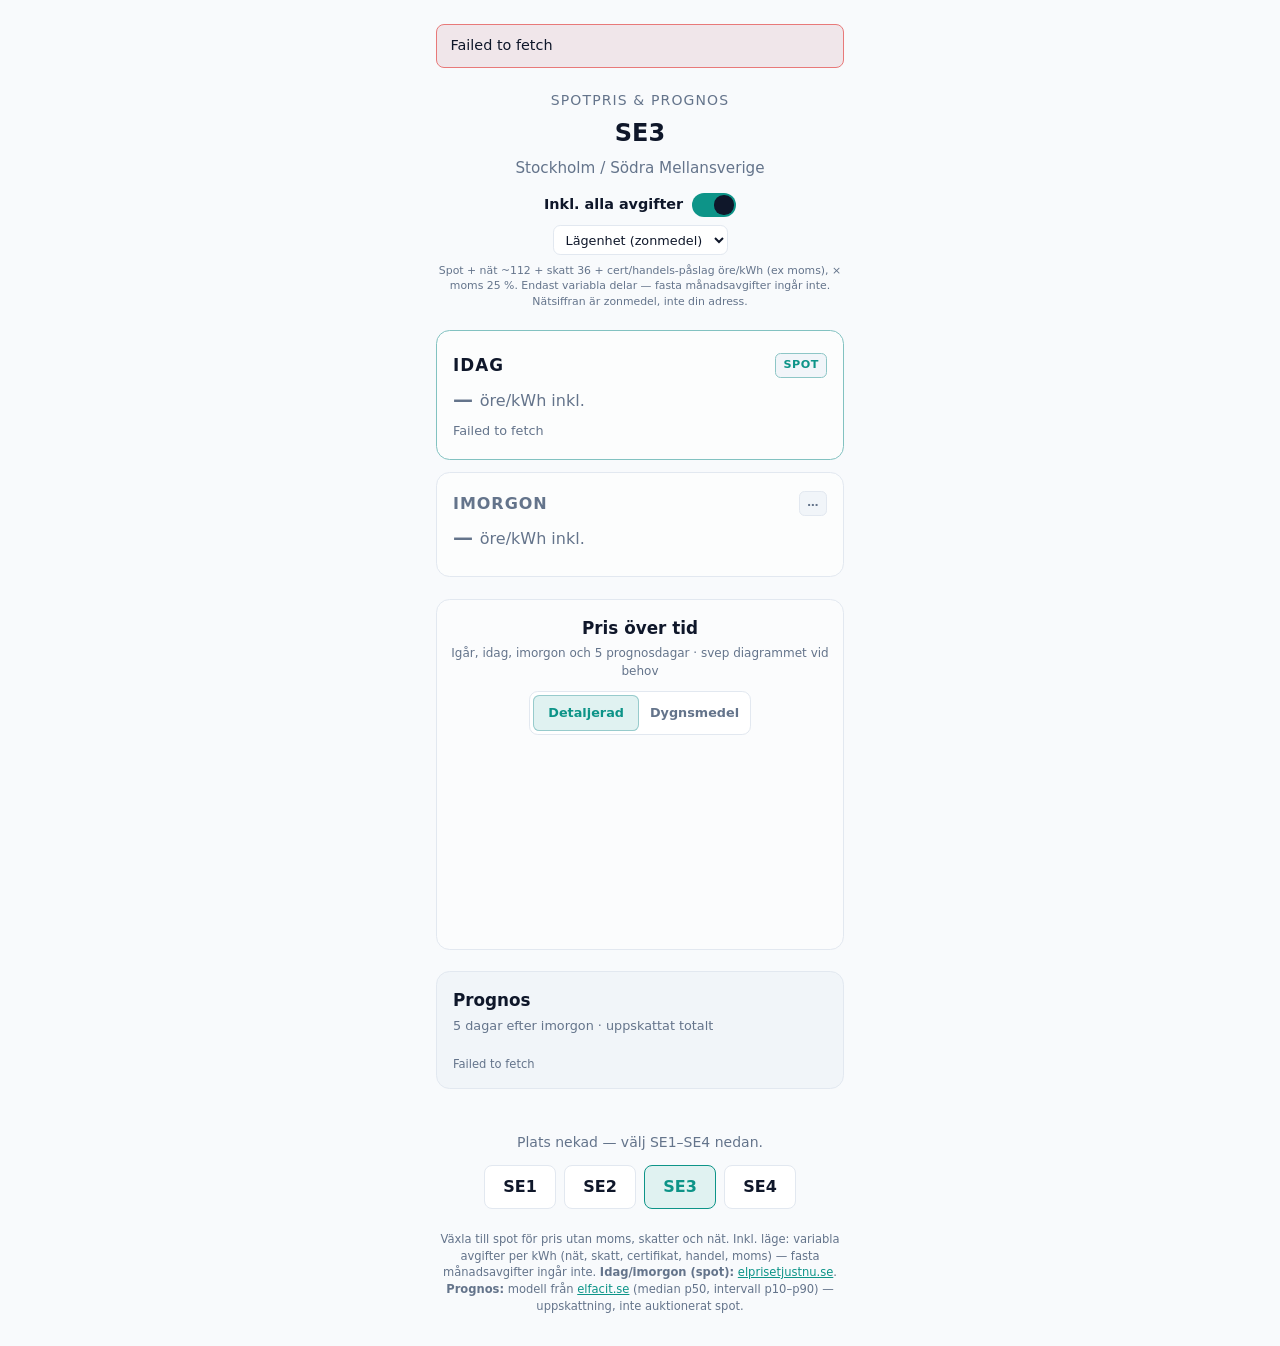
==== index.html @ 01528765 "Remove fixed monthly fees from all-in price consumerTotalOre uses variable grid, tax, cert, retail a" ====
<!DOCTYPE html>
<html lang="sv">
  <head>
    <meta charset="utf-8" />
    <meta name="viewport" content="width=device-width, initial-scale=1" />
    <meta name="description" content="Dagens elspotpris, imorgon och prognos för ditt elområde" />
    <title>Elpris — idag &amp; prognos</title>
    <link rel="stylesheet" href="styles.css" />
  </head>
  <body>
    <main class="page" id="main">
      <div
        id="app-status"
        class="app-status"
        role="status"
        aria-live="polite"
        hidden
      ></div>

      <header class="header">
        <p class="eyebrow">Spotpris &amp; prognos</p>
        <h1 class="zone-label" id="zone-label">—</h1>
        <p class="zone-sub" id="zone-sub" aria-live="polite"></p>
        <div class="fee-controls">
          <label class="fee-switch" for="include-fees">
            <span class="fee-switch__label">Inkl. alla avgifter</span>
            <input
              type="checkbox"
              id="include-fees"
              class="fee-switch__input"
              checked
              role="switch"
              aria-checked="true"
            />
            <span class="fee-switch__track" aria-hidden="true"></span>
          </label>
          <label class="fee-profile" for="net-profile">
            <span class="visually-hidden">Nätprofil</span>
            <select id="net-profile" class="fee-profile__select" aria-label="Nätprofil för beräkning"></select>
          </label>
        </div>
        <p class="fee-hint" id="fee-hint" hidden></p>
      </header>

      <section class="prices" aria-labelledby="prices-heading">
        <h2 id="prices-heading" class="visually-hidden">Idag och imorgon</h2>

        <article class="price-block price-block--today" aria-labelledby="today-label">
          <div class="price-block__head">
            <h3 class="price-block__title" id="today-label">Idag</h3>
            <span class="badge badge--spot" id="today-badge">Spot</span>
          </div>
          <p class="price-block__value" id="today-value" aria-live="polite">
            <span class="price-number" id="today-number">—</span>
            <span class="price-unit">öre/kWh</span>
          </p>
          <p class="price-block__meta" id="today-meta"></p>
        </article>

        <article class="price-block price-block--tomorrow" aria-labelledby="tomorrow-label">
          <div class="price-block__head">
            <h3 class="price-block__title" id="tomorrow-label">Imorgon</h3>
            <span class="badge" id="tomorrow-badge">…</span>
          </div>
          <p class="price-block__value" id="tomorrow-value" aria-live="polite">
            <span class="price-number" id="tomorrow-number">—</span>
            <span class="price-unit">öre/kWh</span>
          </p>
          <p class="price-block__meta" id="tomorrow-meta"></p>
        </article>
      </section>

      <section class="price-chart-section" aria-labelledby="chart-heading">
        <div class="price-chart-section__head">
          <h2 id="chart-heading" class="price-chart-section__title">Pris över tid</h2>
          <p class="price-chart-section__sub" id="chart-sub">
            Igår, idag, imorgon och 5 prognosdagar · svep diagrammet vid behov
          </p>
          <div class="chart-mode" role="group" aria-label="Diagramupplösning">
            <button
              type="button"
              class="chart-mode__btn"
              id="chart-mode-detailed"
              data-chart-mode="detaljerad"
              aria-pressed="true"
            >
              Detaljerad
            </button>
            <button
              type="button"
              class="chart-mode__btn"
              id="chart-mode-daily"
              data-chart-mode="dygnsmedel"
              aria-pressed="false"
            >
              Dygnsmedel
            </button>
          </div>
        </div>
        <div id="price-chart" class="price-chart" aria-live="polite"></div>
      </section>

      <section class="forecast" aria-labelledby="forecast-heading">
        <div class="forecast__head">
          <h2 class="forecast__title" id="forecast-heading">Prognos</h2>
          <p class="forecast__sub" id="forecast-sub">5 dagar framåt (medel per dygn)</p>
        </div>
        <ol class="forecast-list" id="forecast-list" aria-live="polite"></ol>
        <p class="forecast-note" id="forecast-note"></p>
      </section>

      <p class="updated" id="updated-at" aria-live="polite"></p>

      <nav class="zones" aria-label="Välj elområde">
        <p class="zones-hint" id="zones-hint">Hämtar plats …</p>
        <div class="zone-buttons" role="group" aria-label="Elområde SE1–SE4">
          <button type="button" class="zone-btn" data-zone="SE1">SE1</button>
          <button type="button" class="zone-btn" data-zone="SE2">SE2</button>
          <button type="button" class="zone-btn" data-zone="SE3">SE3</button>
          <button type="button" class="zone-btn" data-zone="SE4">SE4</button>
        </div>
      </nav>

      <footer class="footer">
        <p class="disclaimer">
          Växla till spot för pris utan moms, skatter och nät.
          Inkl. läge: variabla avgifter per kWh (nät, skatt, certifikat, handel, moms) —
          fasta månadsavgifter ingår inte.
          <strong>Idag/imorgon (spot):</strong>
          <a href="https://www.elprisetjustnu.se/elpris-api" rel="noopener noreferrer"
            >elprisetjustnu.se</a
          >.
          <strong>Prognos:</strong> modell från
          <a href="https://elfacit.se/elpris-nasta-vecka" rel="noopener noreferrer">elfacit.se</a>
          (median p50, intervall p10–p90) — uppskattning, inte auktionerat spot.
        </p>
      </footer>
    </main>
    <script src="fees.js"></script>
    <script src="chart.js"></script>
    <script src="app.js" defer></script>
  </body>
</html>
---- styles.css ----
:root {
  color-scheme: light dark;
  --bg: #0f1419;
  --fg: #f4f7fb;
  --muted: #9aa8b8;
  --accent: #5eead4;
  --accent-dim: #3cb8a8;
  --border: #2a3544;
  --btn-bg: #1a2330;
  --btn-active: #243044;
  --forecast-bg: #141c26;
  --font: system-ui, -apple-system, "Segoe UI", Roboto, "Helvetica Neue", sans-serif;
  --chart-spot: var(--accent);
  --chart-forecast: #a78bfa;
  --chart-cheap: #34d399;
  --chart-mid: #facc15;
  --chart-hot: #f87171;
}

@media (prefers-color-scheme: light) {
  :root {
    --bg: #f8fafc;
    --fg: #0f172a;
    --muted: #64748b;
    --accent: #0d9488;
    --accent-dim: #0f766e;
    --border: #e2e8f0;
    --btn-bg: #ffffff;
    --btn-active: #e0f2f1;
    --forecast-bg: #f1f5f9;
    --chart-forecast: #7c3aed;
    --chart-cheap: #10b981;
    --chart-mid: #eab308;
    --chart-hot: #ef4444;
  }
}

*,
*::before,
*::after {
  box-sizing: border-box;
}

html {
  font-size: 100%;
}

body {
  margin: 0;
  min-height: 100dvh;
  font-family: var(--font);
  background: var(--bg);
  color: var(--fg);
  line-height: 1.5;
}

.page {
  max-width: 28rem;
  margin: 0 auto;
  padding: 1.5rem 1.25rem 2rem;
  display: flex;
  flex-direction: column;
  gap: 1.35rem;
  min-height: 100dvh;
}

.app-status {
  margin: 0;
  padding: 0.65rem 0.85rem;
  font-size: 0.9rem;
  border-radius: 0.5rem;
  border: 1px solid var(--border);
  background: var(--forecast-bg);
  color: var(--fg);
}

.app-status--loading {
  color: var(--muted);
}

.app-status--error {
  border-color: #e87979;
  background: color-mix(in srgb, #e87979 12%, var(--forecast-bg));
  color: var(--fg);
}

.header {
  text-align: center;
}

.eyebrow {
  margin: 0 0 0.25rem;
  font-size: 0.875rem;
  text-transform: uppercase;
  letter-spacing: 0.08em;
  color: var(--muted);
}

.zone-label {
  margin: 0;
  font-size: 1.5rem;
  font-weight: 600;
}

.zone-sub {
  margin: 0.35rem 0 0;
  font-size: 0.95rem;
  color: var(--muted);
}

.fee-controls {
  margin-top: 0.85rem;
  display: flex;
  flex-direction: column;
  align-items: center;
  gap: 0.5rem;
}

.fee-switch {
  display: inline-flex;
  align-items: center;
  gap: 0.55rem;
  cursor: pointer;
  user-select: none;
}

.fee-switch__label {
  font-size: 0.9rem;
  font-weight: 600;
}

.fee-switch__input {
  position: absolute;
  opacity: 0;
  width: 1px;
  height: 1px;
}

.fee-switch__track {
  width: 2.75rem;
  height: 1.5rem;
  border-radius: 1rem;
  background: var(--border);
  position: relative;
  transition: background 0.15s;
  flex-shrink: 0;
}

.fee-switch__track::after {
  content: '';
  position: absolute;
  top: 0.15rem;
  left: 0.15rem;
  width: 1.2rem;
  height: 1.2rem;
  border-radius: 50%;
  background: var(--fg);
  transition: transform 0.15s;
}

.fee-switch__input:checked + .fee-switch__track {
  background: var(--accent);
}

.fee-switch__input:checked + .fee-switch__track::after {
  transform: translateX(1.25rem);
}

.fee-switch__input:focus-visible + .fee-switch__track {
  outline: 2px solid var(--accent);
  outline-offset: 2px;
}

.fee-profile__select {
  font: inherit;
  font-size: 0.8rem;
  padding: 0.35rem 0.5rem;
  border-radius: 0.45rem;
  border: 1px solid var(--border);
  background: var(--btn-bg);
  color: var(--fg);
  max-width: 100%;
}

.fee-hint {
  margin: 0.5rem 0 0;
  font-size: 0.68rem;
  line-height: 1.4;
  color: var(--muted);
  text-align: center;
}

[hidden].fee-hint {
  display: none;
}

.prices {
  display: flex;
  flex-direction: column;
  gap: 0.75rem;
}

.price-block {
  padding: 1.1rem 1rem;
  border: 1px solid var(--border);
  border-radius: 0.85rem;
  background: color-mix(in srgb, var(--btn-bg) 60%, transparent);
}

.price-block--today {
  padding: 1.35rem 1rem 1.2rem;
  border-color: color-mix(in srgb, var(--accent) 45%, var(--border));
}

.price-block__head {
  display: flex;
  align-items: center;
  justify-content: space-between;
  gap: 0.5rem;
  margin-bottom: 0.35rem;
}

.price-block__title {
  margin: 0;
  font-size: 1rem;
  font-weight: 600;
  text-transform: uppercase;
  letter-spacing: 0.06em;
  color: var(--muted);
}

.price-block--today .price-block__title {
  font-size: 1.05rem;
  color: var(--fg);
}

.badge {
  font-size: 0.7rem;
  font-weight: 600;
  text-transform: uppercase;
  letter-spacing: 0.04em;
  padding: 0.2rem 0.45rem;
  border-radius: 0.35rem;
  background: var(--forecast-bg);
  color: var(--muted);
  border: 1px solid var(--border);
}

.badge--spot {
  color: var(--accent);
  border-color: color-mix(in srgb, var(--accent) 40%, var(--border));
}

.badge--forecast {
  color: #c4b5fd;
  border-color: #6d28d9;
}

@media (prefers-color-scheme: light) {
  .badge--forecast {
    color: #5b21b6;
    border-color: #c4b5fd;
    background: #ede9fe;
  }
}

.price-block__value {
  margin: 0;
  display: flex;
  flex-wrap: wrap;
  align-items: baseline;
  gap: 0.3rem 0.45rem;
}

.price-number {
  font-weight: 700;
  font-variant-numeric: tabular-nums;
  letter-spacing: -0.02em;
  color: var(--accent);
}

.price-block--today .price-number {
  font-size: clamp(2.75rem, 13vw, 3.75rem);
}

.price-block--tomorrow .price-number {
  font-size: clamp(2.1rem, 10vw, 2.75rem);
}

.price-unit {
  font-size: 1rem;
  color: var(--muted);
}

.price-block__meta {
  margin: 0.45rem 0 0;
  font-size: 0.8rem;
  color: var(--muted);
}

.price-chart-section {
  padding: 1rem 0.75rem 0.85rem;
  border: 1px solid var(--border);
  border-radius: 0.85rem;
  background: color-mix(in srgb, var(--btn-bg) 50%, transparent);
}

.price-chart-section__head {
  margin-bottom: 0.5rem;
  text-align: center;
}

.price-chart-section__title {
  margin: 0;
  font-size: 1.05rem;
  font-weight: 600;
}

.price-chart-section__sub {
  margin: 0.2rem 0 0;
  font-size: 0.75rem;
  color: var(--muted);
}

.chart-mode {
  display: inline-flex;
  margin-top: 0.65rem;
  padding: 0.2rem;
  gap: 0.15rem;
  border-radius: 0.55rem;
  border: 1px solid var(--border);
  background: var(--btn-bg);
}

.chart-mode__btn {
  flex: 1;
  min-width: 6.5rem;
  min-height: 2.25rem;
  padding: 0.4rem 0.55rem;
  font: inherit;
  font-size: 0.8rem;
  font-weight: 600;
  color: var(--muted);
  background: transparent;
  border: none;
  border-radius: 0.4rem;
  cursor: pointer;
}

.chart-mode__btn:hover {
  color: var(--fg);
}

.chart-mode__btn:focus-visible {
  outline: 2px solid var(--accent);
  outline-offset: 1px;
}

.chart-mode__btn[aria-pressed='true'] {
  color: var(--accent);
  background: var(--btn-active);
  box-shadow: inset 0 0 0 1px color-mix(in srgb, var(--accent) 35%, var(--border));
}

.price-chart {
  min-height: 12rem;
  display: flex;
  flex-direction: column;
  align-items: stretch;
  gap: 0.5rem;
}

.price-chart__empty {
  margin: 2rem 0;
  text-align: center;
  font-size: 0.85rem;
  color: var(--muted);
}

.price-chart__scroll {
  overflow-x: auto;
  overflow-y: hidden;
  -webkit-overflow-scrolling: touch;
  margin: 0 -0.35rem;
  padding: 0 0.35rem 0.15rem;
  scrollbar-width: thin;
}

.price-chart__scroll:focus-visible {
  outline: 2px solid var(--accent);
  outline-offset: 2px;
  border-radius: 0.35rem;
}

.price-chart__scroll-hint {
  margin: 0 0 0.35rem;
  font-size: 0.68rem;
  text-align: center;
  color: var(--chart-forecast);
  font-weight: 600;
}

.price-chart__scroll-hint[hidden] {
  display: none;
}

.price-chart__prognos-divider {
  stroke: var(--chart-forecast);
  stroke-width: 1.25;
  stroke-dasharray: 3 4;
  opacity: 0.55;
}

.price-chart__segment-line--forecast {
  filter: drop-shadow(0 0 1px color-mix(in srgb, var(--chart-forecast) 40%, transparent));
}

.price-chart__dot--forecast {
  opacity: 1;
}

.price-chart__svg {
  width: 100%;
  height: auto;
  display: block;
  overflow: visible;
}

.price-chart--wide .price-chart__svg {
  width: auto;
  min-width: 100%;
}

.price-chart__grid line {
  stroke: var(--border);
  stroke-width: 1;
  stroke-dasharray: 2 4;
  opacity: 0.85;
}

.price-chart__ylabel,
.price-chart__xlabel {
  font-size: 8px;
  fill: var(--muted);
  font-family: var(--font);
}

.price-chart__day-label {
  font-size: 9px;
  font-weight: 600;
  fill: var(--muted);
  font-family: var(--font);
  text-transform: uppercase;
  letter-spacing: 0.04em;
}

.price-chart__band {
  fill: var(--border);
  opacity: 0.12;
}

.price-chart__band--today {
  fill: var(--accent);
  opacity: 0.08;
}

.price-chart__band--forecast-day {
  fill: color-mix(in srgb, var(--chart-forecast) 22%, transparent);
  opacity: 0.35;
}

.price-chart__day-label--prognos {
  font-size: 8px;
  fill: color-mix(in srgb, var(--chart-forecast) 70%, var(--muted));
}

.price-chart__mean-line {
  stroke: var(--chart-mid);
  stroke-width: 1;
  stroke-dasharray: 4 3;
  opacity: 0.65;
}

.price-chart__legend {
  display: flex;
  flex-wrap: wrap;
  justify-content: center;
  gap: 0.65rem 1rem;
  font-size: 0.72rem;
  color: var(--muted);
}

.price-chart__legend-item {
  display: inline-flex;
  align-items: center;
  gap: 0.35rem;
}

.price-chart__swatch {
  width: 1.25rem;
  height: 0.2rem;
  border-radius: 1px;
  flex-shrink: 0;
}

.price-chart__swatch--spot {
  background: var(--chart-spot);
}

.price-chart__swatch--forecast {
  background: repeating-linear-gradient(
    90deg,
    var(--chart-forecast) 0 4px,
    transparent 4px 7px
  );
  height: 2px;
}

.price-chart__scale {
  margin-top: 0.35rem;
  text-align: center;
}

.price-chart__scale-title {
  margin: 0 0 0.35rem;
  font-size: 0.68rem;
  font-weight: 600;
  text-transform: uppercase;
  letter-spacing: 0.05em;
  color: var(--muted);
}

.price-chart__scale-bar {
  height: 0.55rem;
  border-radius: 0.35rem;
  border: 1px solid var(--border);
  background: linear-gradient(
    90deg,
    var(--chart-cheap) 0%,
    var(--chart-mid) 50%,
    var(--chart-hot) 100%
  );
}

.price-chart__scale-labels {
  display: grid;
  grid-template-columns: 1fr 1fr 1fr;
  gap: 0.25rem;
  margin-top: 0.35rem;
  font-size: 0.65rem;
  color: var(--muted);
}

.price-chart__scale-labels strong {
  display: block;
  margin-top: 0.1rem;
  font-size: 0.82rem;
  font-variant-numeric: tabular-nums;
  color: var(--fg);
}

.price-chart__scale-note {
  margin: 0.35rem 0 0;
  font-size: 0.62rem;
  color: var(--muted);
  line-height: 1.35;
}

.price-chart__legend--type {
  margin-top: 0.15rem;
}

.forecast {
  padding: 1rem;
  border: 1px solid var(--border);
  border-radius: 0.85rem;
  background: var(--forecast-bg);
}

.forecast__head {
  margin-bottom: 0.65rem;
}

.forecast__title {
  margin: 0;
  font-size: 1.05rem;
  font-weight: 600;
}

.forecast__sub {
  margin: 0.15rem 0 0;
  font-size: 0.8rem;
  color: var(--muted);
}

.forecast-list {
  margin: 0;
  padding: 0;
  list-style: none;
  display: flex;
  flex-direction: column;
  gap: 0.45rem;
}

.forecast-row {
  display: grid;
  grid-template-columns: 1fr auto;
  gap: 0.25rem 0.75rem;
  align-items: baseline;
  padding: 0.55rem 0;
  border-bottom: 1px solid var(--border);
}

.forecast-row:last-child {
  border-bottom: none;
  padding-bottom: 0;
}

.forecast-row__day {
  font-size: 0.95rem;
  font-weight: 500;
}

.forecast-row__value {
  font-size: 1.2rem;
  font-weight: 700;
  font-variant-numeric: tabular-nums;
  color: var(--accent-dim);
  text-align: right;
}

.forecast-row__range {
  grid-column: 1 / -1;
  font-size: 0.75rem;
  color: var(--muted);
}

.forecast-note {
  margin: 0.65rem 0 0;
  font-size: 0.72rem;
  color: var(--muted);
  line-height: 1.4;
}

.updated {
  margin: 0;
  text-align: center;
  font-size: 0.8rem;
  color: var(--muted);
}

.zones {
  text-align: center;
}

.zones-hint {
  margin: 0 0 0.75rem;
  font-size: 0.875rem;
  color: var(--muted);
}

.zone-buttons {
  display: flex;
  gap: 0.5rem;
  justify-content: center;
}

.zone-btn {
  flex: 1;
  max-width: 4.5rem;
  min-height: 2.75rem;
  padding: 0.5rem;
  font: inherit;
  font-size: 1rem;
  font-weight: 600;
  color: var(--fg);
  background: var(--btn-bg);
  border: 1px solid var(--border);
  border-radius: 0.5rem;
  cursor: pointer;
  transition: background 0.15s, border-color 0.15s;
}

.zone-btn:hover {
  border-color: var(--accent);
}

.zone-btn:focus-visible {
  outline: 2px solid var(--accent);
  outline-offset: 2px;
}

.zone-btn[aria-pressed='true'] {
  background: var(--btn-active);
  border-color: var(--accent);
  color: var(--accent);
}

.footer {
  margin-top: auto;
}

.disclaimer {
  margin: 0;
  font-size: 0.72rem;
  line-height: 1.45;
  color: var(--muted);
  text-align: center;
}

.disclaimer a {
  color: var(--accent);
}

.disclaimer strong {
  font-weight: 600;
}

.visually-hidden {
  position: absolute;
  width: 1px;
  height: 1px;
  padding: 0;
  margin: -1px;
  overflow: hidden;
  clip: rect(0, 0, 0, 0);
  white-space: nowrap;
  border: 0;
}

.is-loading .price-number {
  opacity: 0.45;
}

.is-error .price-number {
  color: var(--muted);
  font-size: 1.25rem;
}
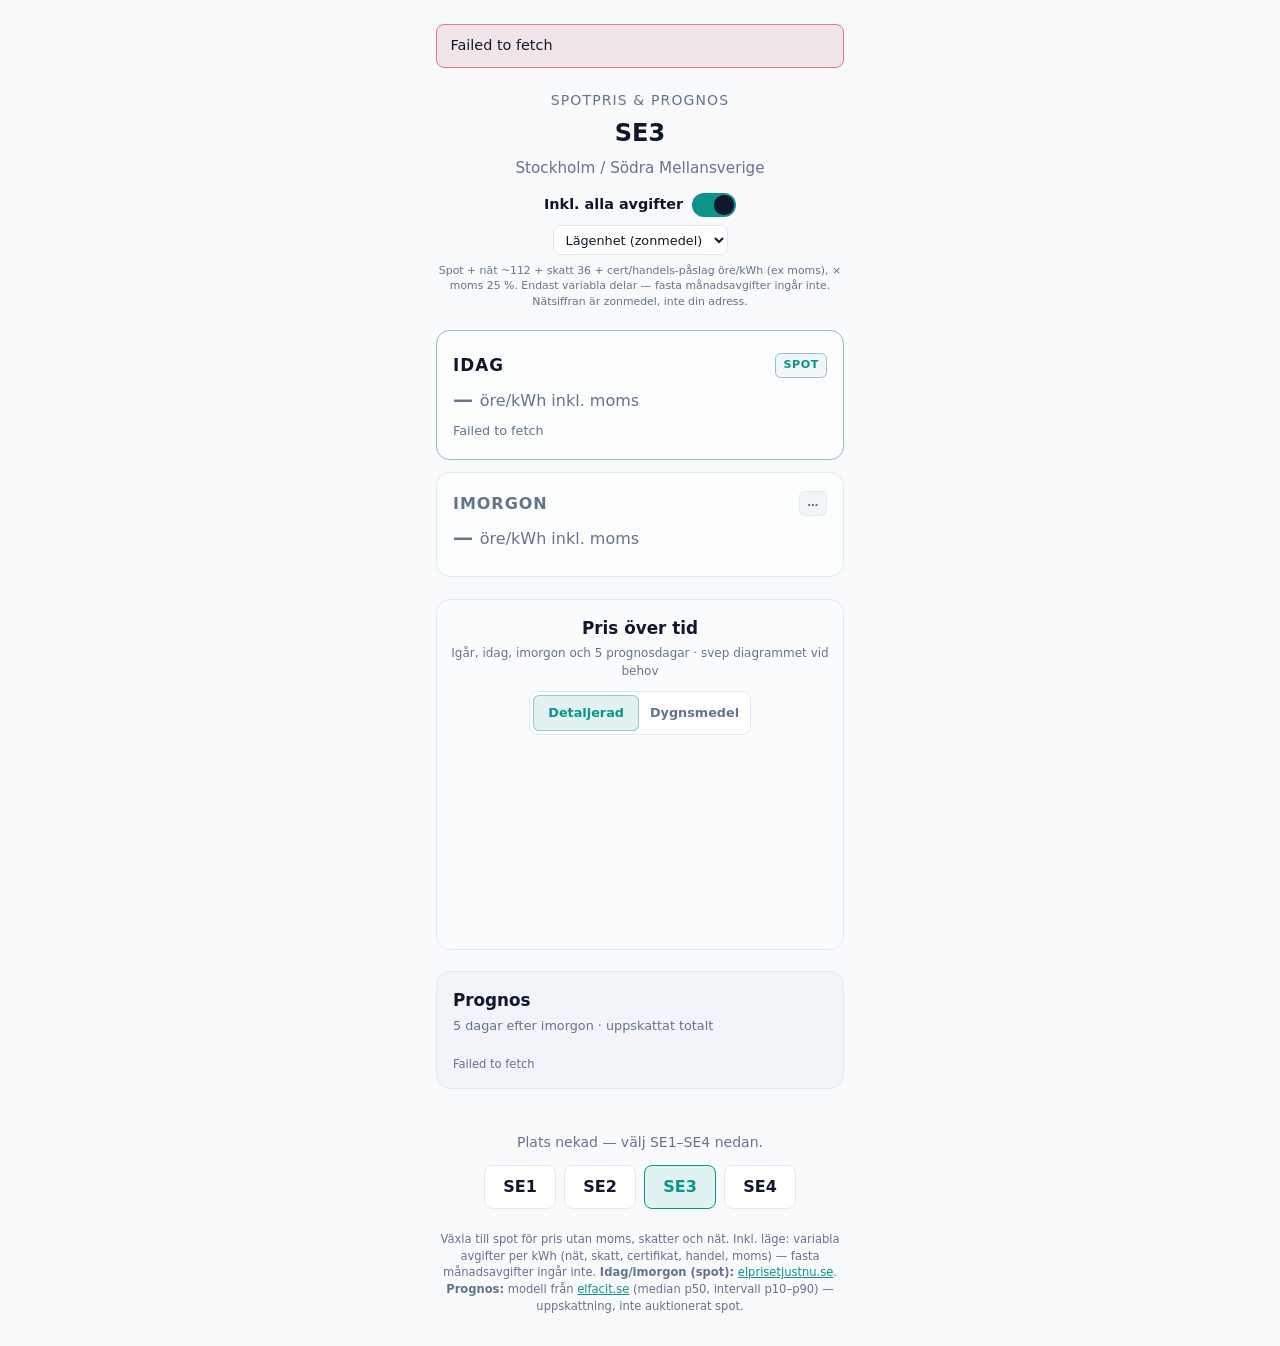
==== commit 1562093a: "Show variable fees row under headline prices Total incl VAT prominent; spot ex moms and itemized Avg" ====
--- a/index.html
+++ b/index.html
@@ -54,6 +54,8 @@
             <span class="price-number" id="today-number">—</span>
             <span class="price-unit">öre/kWh</span>
           </p>
+          <p class="price-block__spot-ref" id="today-spot-ref" hidden></p>
+          <p class="price-block__fees" id="today-fees" hidden></p>
           <p class="price-block__meta" id="today-meta"></p>
         </article>
 
@@ -66,6 +68,8 @@
             <span class="price-number" id="tomorrow-number">—</span>
             <span class="price-unit">öre/kWh</span>
           </p>
+          <p class="price-block__spot-ref" id="tomorrow-spot-ref" hidden></p>
+          <p class="price-block__fees" id="tomorrow-fees" hidden></p>
           <p class="price-block__meta" id="tomorrow-meta"></p>
         </article>
       </section>
--- a/styles.css
+++ b/styles.css
@@ -292,6 +292,35 @@
   color: var(--muted);
 }
 
+.price-block__spot-ref {
+  margin: 0.2rem 0 0;
+  font-size: 0.78rem;
+  color: var(--muted);
+  font-variant-numeric: tabular-nums;
+}
+
+.price-block__spot-ref[hidden],
+.price-block__fees[hidden] {
+  display: none;
+}
+
+.price-block__fees {
+  margin: 0.35rem 0 0;
+  padding: 0.45rem 0.5rem;
+  font-size: 0.75rem;
+  line-height: 1.4;
+  color: var(--fg);
+  background: color-mix(in srgb, var(--forecast-bg) 85%, transparent);
+  border-radius: 0.45rem;
+  border: 1px solid var(--border);
+  font-variant-numeric: tabular-nums;
+}
+
+.price-block__fees strong {
+  font-weight: 600;
+  color: var(--accent-dim);
+}
+
 .price-block__meta {
   margin: 0.45rem 0 0;
   font-size: 0.8rem;
@@ -627,6 +656,17 @@
   font-variant-numeric: tabular-nums;
   color: var(--accent-dim);
   text-align: right;
+}
+
+.forecast-row__fees {
+  grid-column: 1 / -1;
+  font-size: 0.72rem;
+  color: var(--fg);
+  padding: 0.35rem 0.45rem;
+  border-radius: 0.4rem;
+  background: color-mix(in srgb, var(--forecast-bg) 75%, transparent);
+  border: 1px solid var(--border);
+  font-variant-numeric: tabular-nums;
 }
 
 .forecast-row__range {
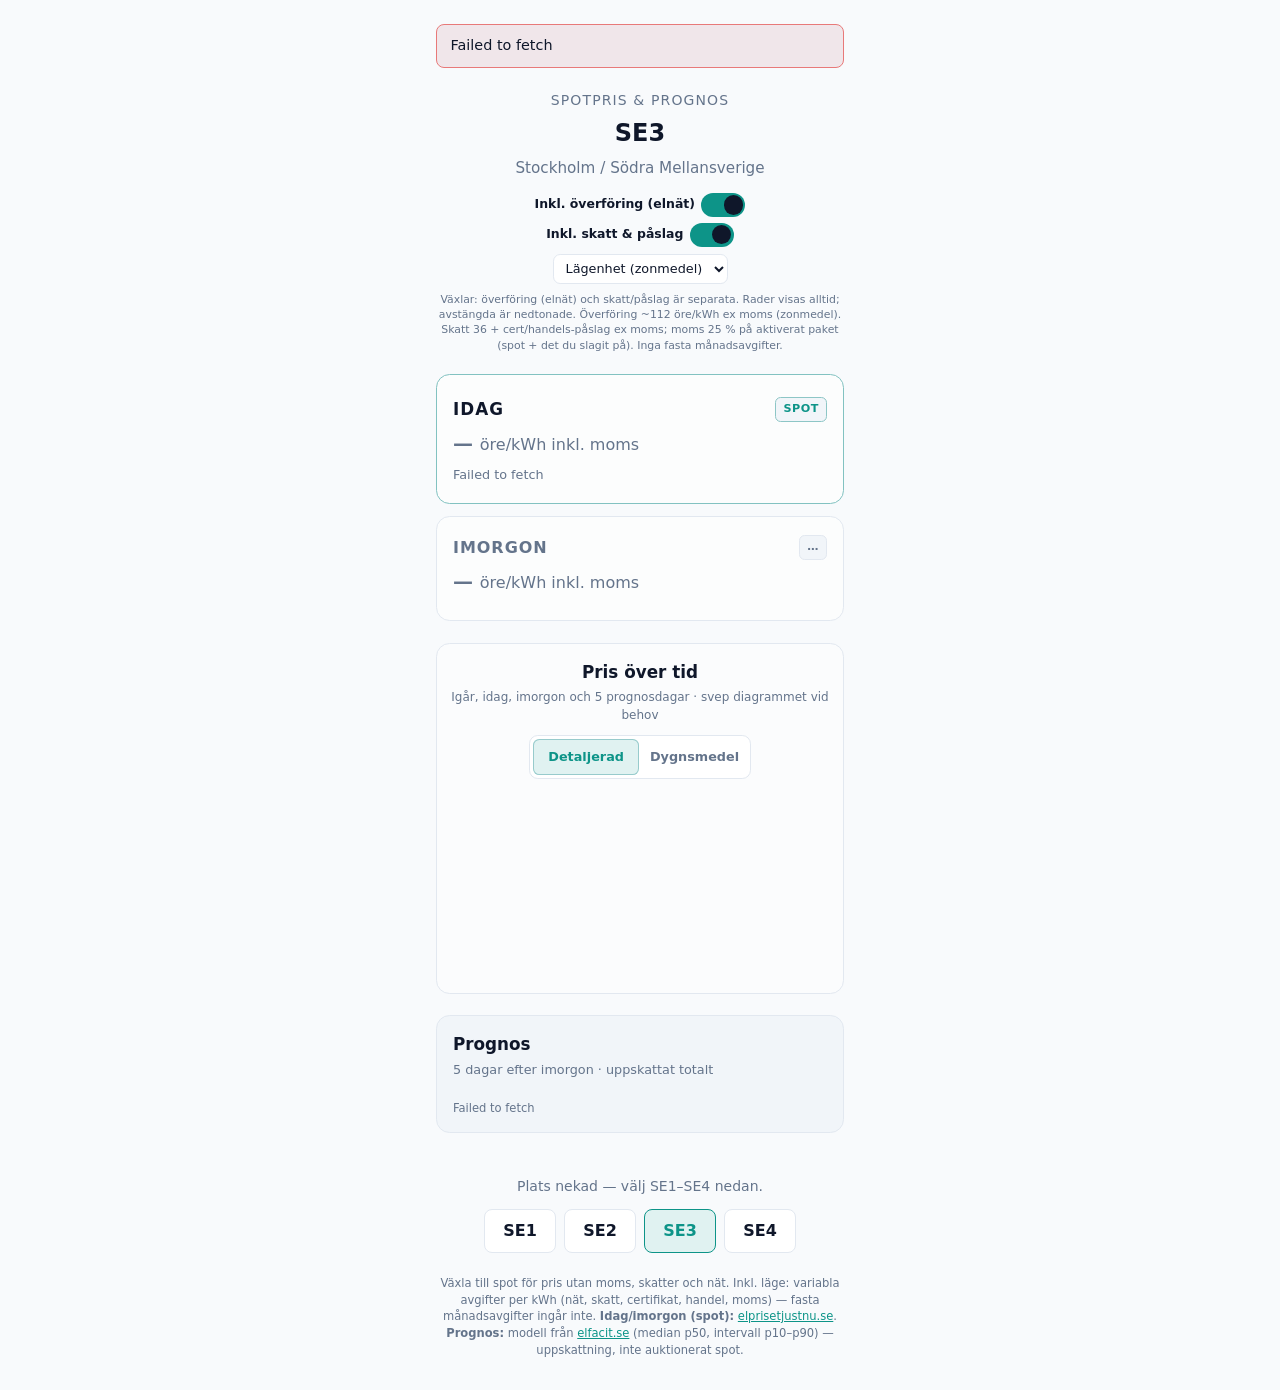
==== commit c97eae54: "Split fee toggles: grid and tax/addons Co-authored-by: Bryneholt <Bryneholt@users.noreply.github.com" ====
--- a/index.html
+++ b/index.html
@@ -22,18 +22,32 @@
         <h1 class="zone-label" id="zone-label">—</h1>
         <p class="zone-sub" id="zone-sub" aria-live="polite"></p>
         <div class="fee-controls">
-          <label class="fee-switch" for="include-fees">
-            <span class="fee-switch__label">Inkl. alla avgifter</span>
-            <input
-              type="checkbox"
-              id="include-fees"
-              class="fee-switch__input"
-              checked
-              role="switch"
-              aria-checked="true"
-            />
-            <span class="fee-switch__track" aria-hidden="true"></span>
-          </label>
+          <div class="fee-toggles" role="group" aria-label="Prisberäkning">
+            <label class="fee-switch" for="include-grid">
+              <span class="fee-switch__label">Inkl. överföring (elnät)</span>
+              <input
+                type="checkbox"
+                id="include-grid"
+                class="fee-switch__input"
+                checked
+                role="switch"
+                aria-checked="true"
+              />
+              <span class="fee-switch__track" aria-hidden="true"></span>
+            </label>
+            <label class="fee-switch" for="include-addons">
+              <span class="fee-switch__label">Inkl. skatt &amp; påslag</span>
+              <input
+                type="checkbox"
+                id="include-addons"
+                class="fee-switch__input"
+                checked
+                role="switch"
+                aria-checked="true"
+              />
+              <span class="fee-switch__track" aria-hidden="true"></span>
+            </label>
+          </div>
           <label class="fee-profile" for="net-profile">
             <span class="visually-hidden">Nätprofil</span>
             <select id="net-profile" class="fee-profile__select" aria-label="Nätprofil för beräkning"></select>
@@ -54,8 +68,7 @@
             <span class="price-number" id="today-number">—</span>
             <span class="price-unit">öre/kWh</span>
           </p>
-          <p class="price-block__spot-ref" id="today-spot-ref" hidden></p>
-          <p class="price-block__fees" id="today-fees" hidden></p>
+          <div class="price-block__fees" id="today-fees" hidden></div>
           <p class="price-block__meta" id="today-meta"></p>
         </article>
 
@@ -68,8 +81,7 @@
             <span class="price-number" id="tomorrow-number">—</span>
             <span class="price-unit">öre/kWh</span>
           </p>
-          <p class="price-block__spot-ref" id="tomorrow-spot-ref" hidden></p>
-          <p class="price-block__fees" id="tomorrow-fees" hidden></p>
+          <div class="price-block__fees" id="tomorrow-fees" hidden></div>
           <p class="price-block__meta" id="tomorrow-meta"></p>
         </article>
       </section>
--- a/styles.css
+++ b/styles.css
@@ -113,20 +113,31 @@
   display: flex;
   flex-direction: column;
   align-items: center;
-  gap: 0.5rem;
+  gap: 0.45rem;
+}
+
+.fee-toggles {
+  display: flex;
+  flex-wrap: wrap;
+  justify-content: center;
+  align-items: center;
+  gap: 0.35rem 0.75rem;
+  max-width: 22rem;
 }
 
 .fee-switch {
   display: inline-flex;
   align-items: center;
-  gap: 0.55rem;
+  gap: 0.4rem;
   cursor: pointer;
   user-select: none;
 }
 
 .fee-switch__label {
-  font-size: 0.9rem;
-  font-weight: 600;
+  font-size: 0.78rem;
+  font-weight: 600;
+  line-height: 1.2;
+  text-align: left;
 }
 
 .fee-switch__input {
@@ -292,33 +303,118 @@
   color: var(--muted);
 }
 
-.price-block__spot-ref {
-  margin: 0.2rem 0 0;
-  font-size: 0.78rem;
-  color: var(--muted);
-  font-variant-numeric: tabular-nums;
-}
-
-.price-block__spot-ref[hidden],
 .price-block__fees[hidden] {
   display: none;
 }
 
 .price-block__fees {
-  margin: 0.35rem 0 0;
-  padding: 0.45rem 0.5rem;
-  font-size: 0.75rem;
-  line-height: 1.4;
+  margin: 0.28rem 0 0;
+  padding: 0.35rem 0.4rem;
+  font-size: 0.68rem;
+  line-height: 1.2;
   color: var(--fg);
   background: color-mix(in srgb, var(--forecast-bg) 85%, transparent);
-  border-radius: 0.45rem;
-  border: 1px solid var(--border);
+  border-radius: 0.4rem;
+  border: 1px solid var(--border);
+}
+
+.fee-pivot {
+  width: 100%;
+  border-collapse: collapse;
+  font-size: 0.66rem;
+  line-height: 1.15;
+}
+
+.fee-pivot__caption {
+  margin: 0 0 0.2rem;
+  padding: 0;
+  text-align: left;
+  font-size: 0.58rem;
+  font-weight: 600;
+  letter-spacing: 0.03em;
+  color: var(--muted);
+}
+
+.fee-pivot__row th,
+.fee-pivot__row td {
+  padding: 0.14rem 0.05rem;
+  vertical-align: middle;
+  border-bottom: 1px solid color-mix(in srgb, var(--border) 65%, transparent);
+}
+
+.fee-pivot__row th {
+  text-align: left;
+  font-weight: 500;
+  color: var(--muted);
+  font-size: 0.64rem;
+  padding-right: 0.35rem;
+  line-height: 1.2;
+}
+
+.fee-pivot__row--spot th {
+  color: var(--fg);
+  font-weight: 600;
+}
+
+.fee-pivot__amount {
+  text-align: right;
+  white-space: nowrap;
+  width: 38%;
+}
+
+.fee-pivot__value {
+  display: inline;
+  font-weight: 600;
   font-variant-numeric: tabular-nums;
-}
-
-.price-block__fees strong {
+  font-family: ui-monospace, SFMono-Regular, Menlo, Consolas, monospace;
+  font-size: 0.7rem;
+  color: var(--fg);
+}
+
+.fee-pivot__hint {
+  display: inline;
+  font-size: 0.56rem;
+  color: var(--muted);
+  font-weight: 400;
+}
+
+.fee-pivot__row--vat th {
+  font-style: italic;
+}
+
+.fee-pivot__row--off th,
+.fee-pivot__row--off td {
+  opacity: 0.42;
+}
+
+.fee-pivot__row--off .fee-pivot__value {
+  text-decoration: line-through;
+  text-decoration-color: color-mix(in srgb, var(--muted) 70%, transparent);
+}
+
+.fee-pivot__row--off .fee-pivot__hint::after {
+  content: ' · av';
+  font-size: 0.52rem;
+}
+
+.fee-pivot__row--addon th,
+.fee-pivot__row--addon .fee-pivot__value {
   font-weight: 600;
   color: var(--accent-dim);
+}
+
+.fee-pivot__row--total th,
+.fee-pivot__row--total .fee-pivot__value {
+  font-weight: 700;
+  font-size: 0.74rem;
+  color: var(--accent);
+}
+
+.fee-pivot tfoot .fee-pivot__row th,
+.fee-pivot tfoot .fee-pivot__row td {
+  border-bottom: none;
+  border-top: 1px solid color-mix(in srgb, var(--accent) 40%, var(--border));
+  padding-top: 0.18rem;
 }
 
 .price-block__meta {
@@ -660,13 +756,20 @@
 
 .forecast-row__fees {
   grid-column: 1 / -1;
-  font-size: 0.72rem;
-  color: var(--fg);
-  padding: 0.35rem 0.45rem;
-  border-radius: 0.4rem;
+  margin: 0.1rem 0 0.05rem;
+  padding: 0.3rem 0.35rem;
+  border-radius: 0.35rem;
   background: color-mix(in srgb, var(--forecast-bg) 75%, transparent);
   border: 1px solid var(--border);
-  font-variant-numeric: tabular-nums;
+}
+
+.forecast-row__fees .fee-pivot__caption {
+  margin-bottom: 0.12rem;
+}
+
+.forecast-row {
+  gap: 0.2rem 0.65rem;
+  padding: 0.45rem 0;
 }
 
 .forecast-row__range {
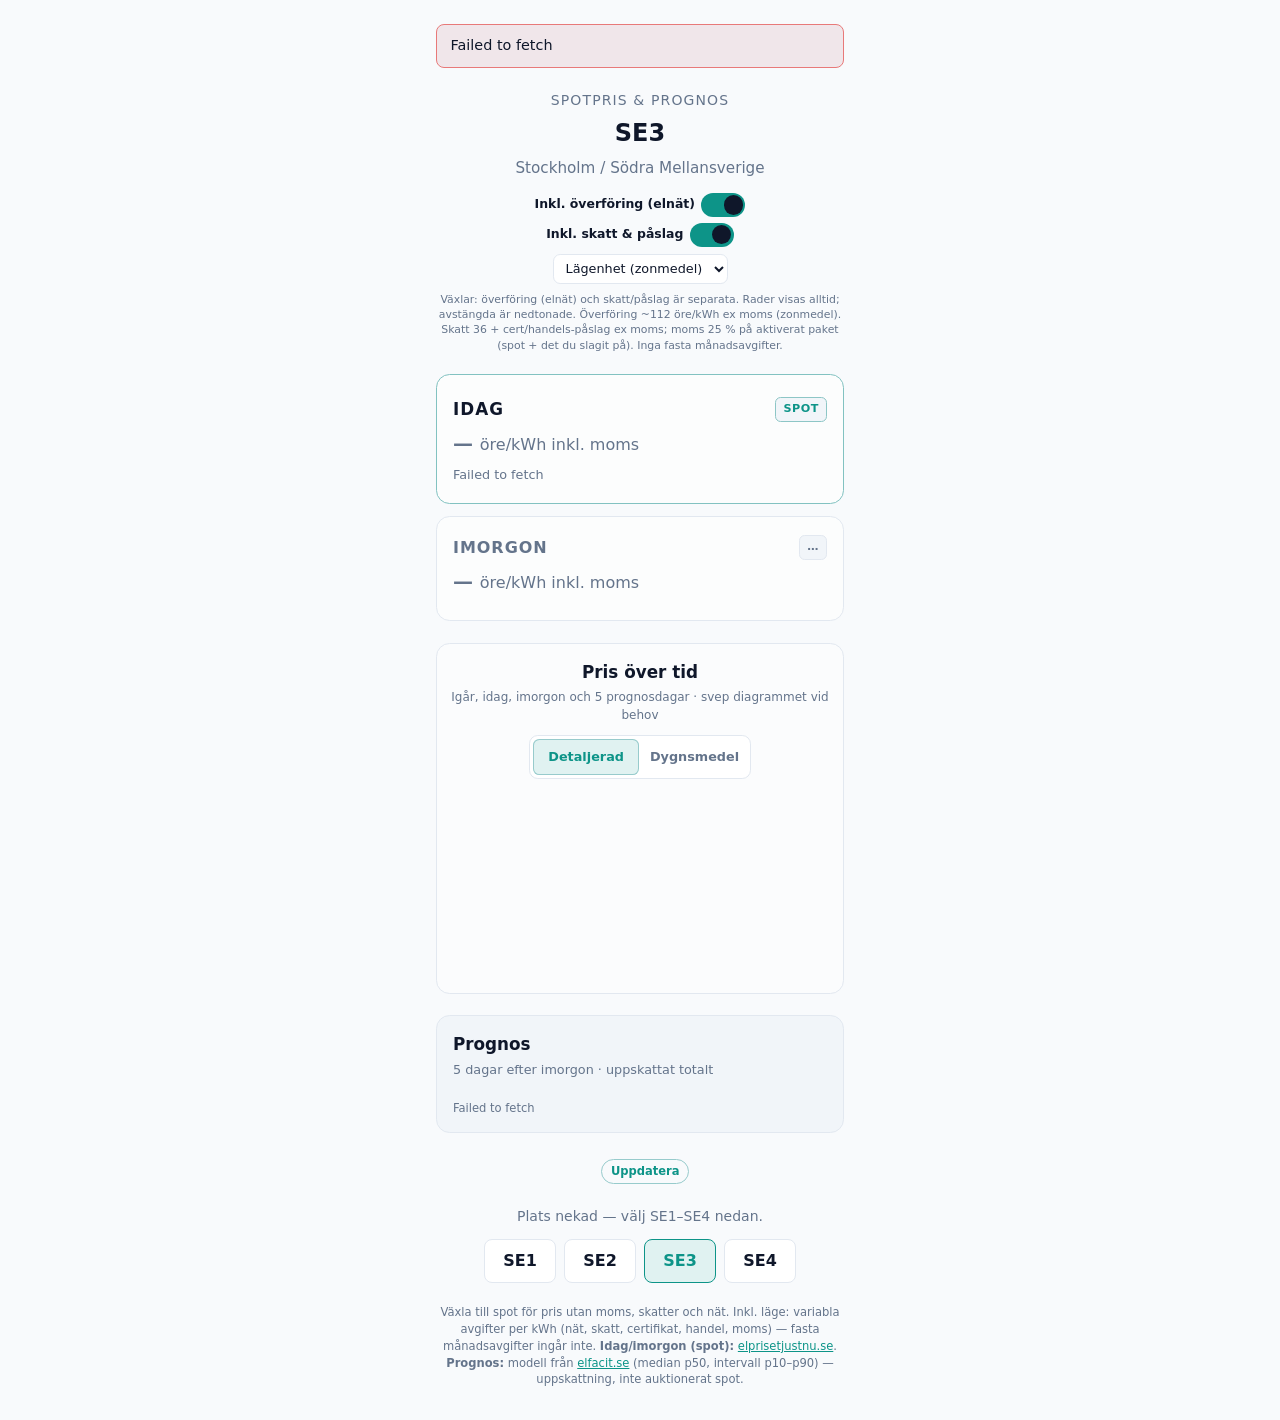
==== commit b5235902: "Auto-refresh prices every 10 min, manual Uppdatera Co-authored-by: Bryneholt <Bryneholt@users.norepl" ====
--- a/index.html
+++ b/index.html
@@ -125,7 +125,10 @@
         <p class="forecast-note" id="forecast-note"></p>
       </section>
 
-      <p class="updated" id="updated-at" aria-live="polite"></p>
+      <div class="updated-row">
+        <p class="updated" id="updated-at" aria-live="polite"></p>
+        <button type="button" class="refresh-btn" id="refresh-prices">Uppdatera</button>
+      </div>
 
       <nav class="zones" aria-label="Välj elområde">
         <p class="zones-hint" id="zones-hint">Hämtar plats …</p>
--- a/styles.css
+++ b/styles.css
@@ -785,11 +785,42 @@
   line-height: 1.4;
 }
 
+.updated-row {
+  display: flex;
+  flex-wrap: wrap;
+  align-items: center;
+  justify-content: center;
+  gap: 0.35rem 0.65rem;
+  margin: 0.25rem 0 0;
+}
+
 .updated {
   margin: 0;
   text-align: center;
   font-size: 0.8rem;
   color: var(--muted);
+}
+
+.refresh-btn {
+  margin: 0;
+  padding: 0.2rem 0.55rem;
+  font: inherit;
+  font-size: 0.72rem;
+  font-weight: 600;
+  color: var(--accent);
+  background: transparent;
+  border: 1px solid color-mix(in srgb, var(--accent) 35%, var(--border));
+  border-radius: 999px;
+  cursor: pointer;
+}
+
+.refresh-btn:hover {
+  background: color-mix(in srgb, var(--accent) 12%, transparent);
+}
+
+.refresh-btn:focus-visible {
+  outline: 2px solid var(--accent);
+  outline-offset: 2px;
 }
 
 .zones {
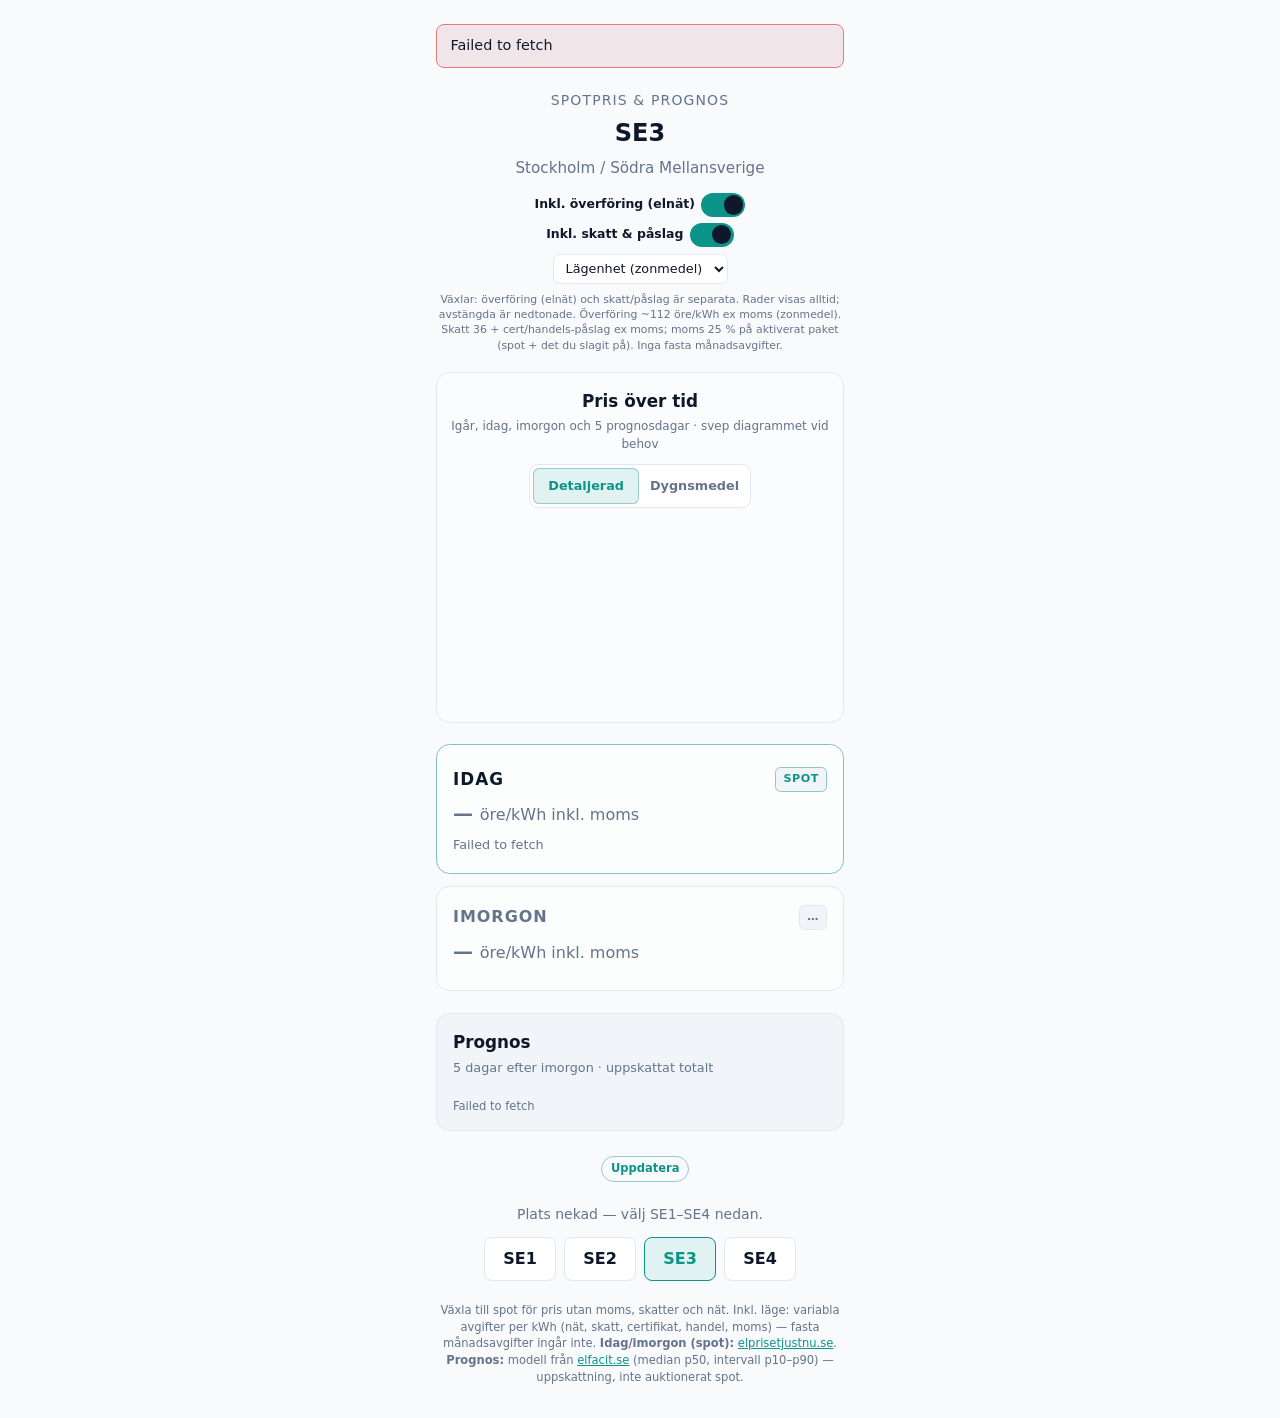
==== commit c40c5789: "Move chart to top; day bands and daily averages Co-authored-by: Bryneholt <Bryneholt@users.noreply.g" ====
--- a/index.html
+++ b/index.html
@@ -53,8 +53,38 @@
             <select id="net-profile" class="fee-profile__select" aria-label="Nätprofil för beräkning"></select>
           </label>
         </div>
-        <p class="fee-hint" id="fee-hint" hidden></p>
+        <p class="fee-hint" id="fee-hint"></p>
       </header>
+
+      <section class="price-chart-section price-chart-section--primary" aria-labelledby="chart-heading">
+        <div class="price-chart-section__head">
+          <h2 id="chart-heading" class="price-chart-section__title">Pris över tid</h2>
+          <p class="price-chart-section__sub" id="chart-sub">
+            Igår, idag, imorgon och 5 prognosdagar · svep diagrammet vid behov
+          </p>
+          <div class="chart-mode" role="group" aria-label="Diagramupplösning">
+            <button
+              type="button"
+              class="chart-mode__btn"
+              id="chart-mode-detailed"
+              data-chart-mode="detaljerad"
+              aria-pressed="true"
+            >
+              Detaljerad
+            </button>
+            <button
+              type="button"
+              class="chart-mode__btn"
+              id="chart-mode-daily"
+              data-chart-mode="dygnsmedel"
+              aria-pressed="false"
+            >
+              Dygnsmedel
+            </button>
+          </div>
+        </div>
+        <div id="price-chart" class="price-chart" aria-live="polite"></div>
+      </section>
 
       <section class="prices" aria-labelledby="prices-heading">
         <h2 id="prices-heading" class="visually-hidden">Idag och imorgon</h2>
@@ -84,36 +114,6 @@
           <div class="price-block__fees" id="tomorrow-fees" hidden></div>
           <p class="price-block__meta" id="tomorrow-meta"></p>
         </article>
-      </section>
-
-      <section class="price-chart-section" aria-labelledby="chart-heading">
-        <div class="price-chart-section__head">
-          <h2 id="chart-heading" class="price-chart-section__title">Pris över tid</h2>
-          <p class="price-chart-section__sub" id="chart-sub">
-            Igår, idag, imorgon och 5 prognosdagar · svep diagrammet vid behov
-          </p>
-          <div class="chart-mode" role="group" aria-label="Diagramupplösning">
-            <button
-              type="button"
-              class="chart-mode__btn"
-              id="chart-mode-detailed"
-              data-chart-mode="detaljerad"
-              aria-pressed="true"
-            >
-              Detaljerad
-            </button>
-            <button
-              type="button"
-              class="chart-mode__btn"
-              id="chart-mode-daily"
-              data-chart-mode="dygnsmedel"
-              aria-pressed="false"
-            >
-              Dygnsmedel
-            </button>
-          </div>
-        </div>
-        <div id="price-chart" class="price-chart" aria-live="polite"></div>
       </section>
 
       <section class="forecast" aria-labelledby="forecast-heading">
@@ -155,8 +155,8 @@
         </p>
       </footer>
     </main>
-    <script src="fees.js"></script>
-    <script src="chart.js"></script>
-    <script src="app.js" defer></script>
+    <script src="fees.js?v=5"></script>
+    <script src="chart.js?v=5"></script>
+    <script src="app.js?v=5" defer></script>
   </body>
 </html>
--- a/styles.css
+++ b/styles.css
@@ -155,6 +155,7 @@
   position: relative;
   transition: background 0.15s;
   flex-shrink: 0;
+  pointer-events: none;
 }
 
 .fee-switch__track::after {
@@ -430,6 +431,10 @@
   background: color-mix(in srgb, var(--btn-bg) 50%, transparent);
 }
 
+.price-chart-section--primary {
+  margin-top: -0.15rem;
+}
+
 .price-chart-section__head {
   margin-bottom: 0.5rem;
   text-align: center;
@@ -582,6 +587,28 @@
 .price-chart__band {
   fill: var(--border);
   opacity: 0.12;
+}
+
+.price-chart__band--alt {
+  opacity: 0.22;
+}
+
+.price-chart__day-divider {
+  stroke: color-mix(in srgb, var(--fg) 22%, var(--border));
+  stroke-width: 1;
+  stroke-dasharray: 2 3;
+  pointer-events: none;
+}
+
+.price-chart__day-avg {
+  font-size: 9px;
+  font-weight: 700;
+  fill: var(--accent);
+  font-variant-numeric: tabular-nums;
+}
+
+.price-chart__day-avg--prognos {
+  fill: var(--chart-forecast);
 }
 
 .price-chart__band--today {
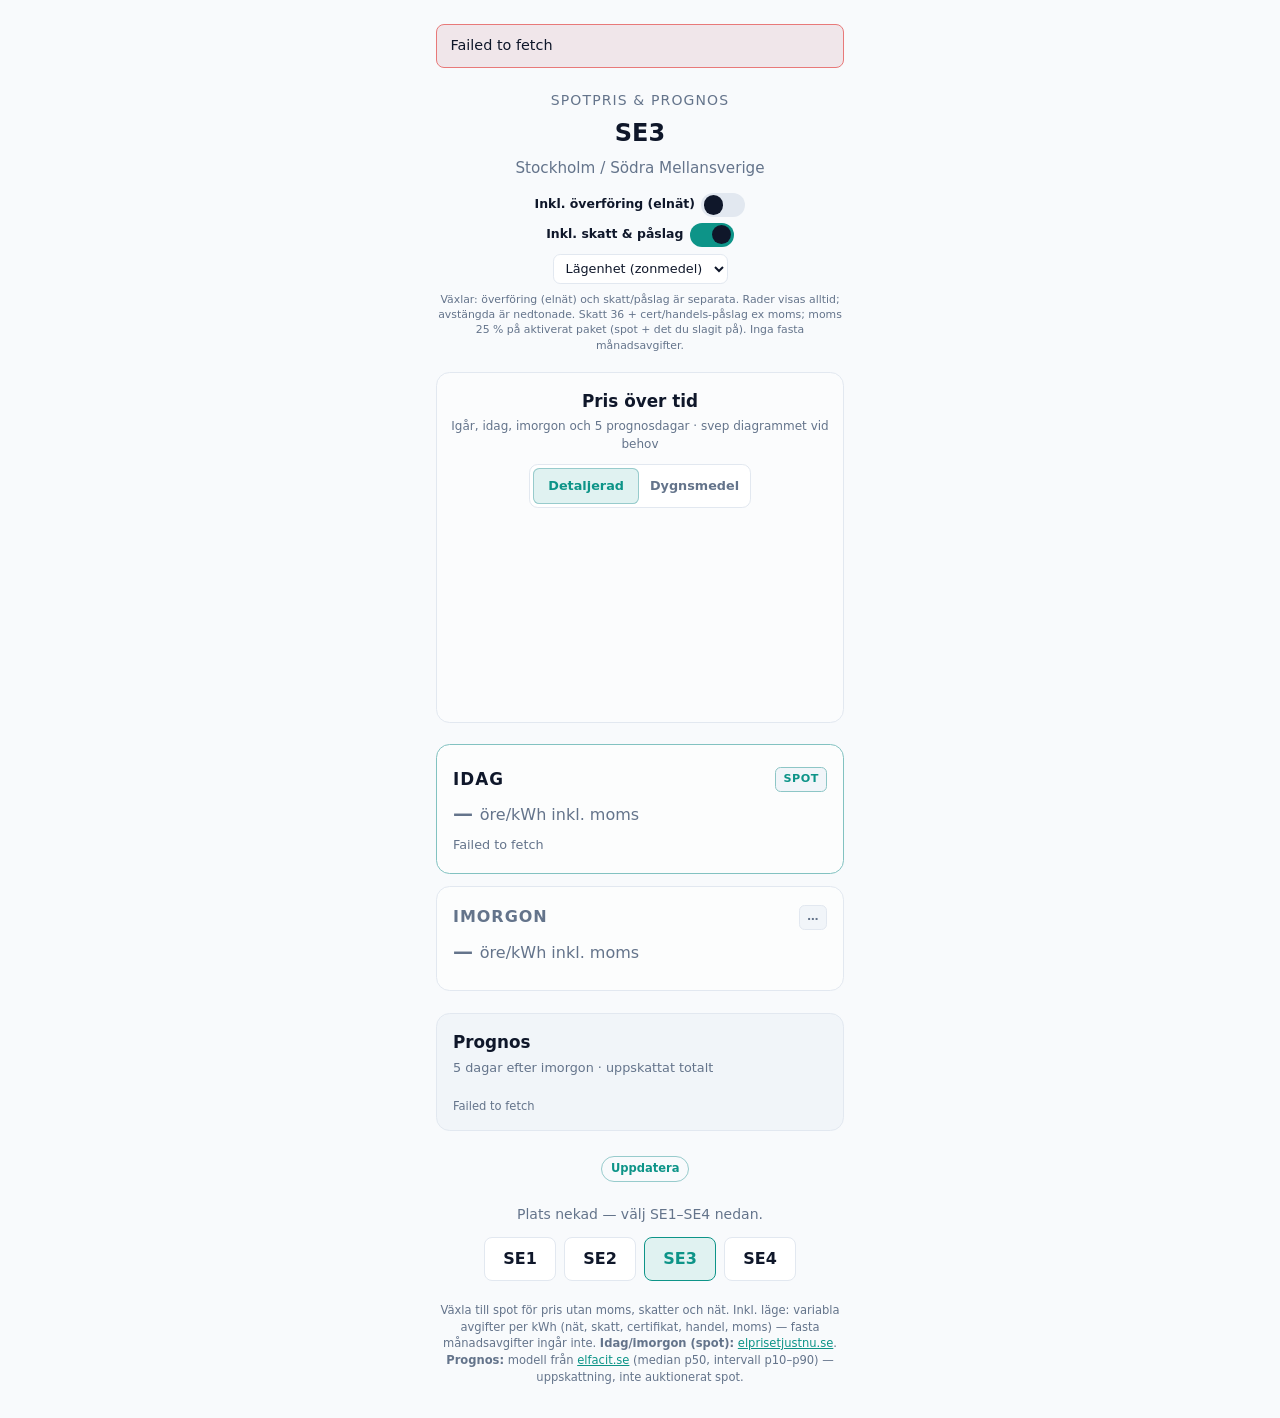
==== commit 14ec4046: "Default elnät toggle off; persist user choice Co-authored-by: Bryneholt <Bryneholt@users.noreply.git" ====
--- a/index.html
+++ b/index.html
@@ -29,9 +29,8 @@
                 type="checkbox"
                 id="include-grid"
                 class="fee-switch__input"
-                checked
                 role="switch"
-                aria-checked="true"
+                aria-checked="false"
               />
               <span class="fee-switch__track" aria-hidden="true"></span>
             </label>
@@ -155,8 +154,8 @@
         </p>
       </footer>
     </main>
-    <script src="fees.js?v=5"></script>
-    <script src="chart.js?v=5"></script>
-    <script src="app.js?v=5" defer></script>
+    <script src="fees.js?v=6"></script>
+    <script src="chart.js?v=6"></script>
+    <script src="app.js?v=6" defer></script>
   </body>
 </html>
